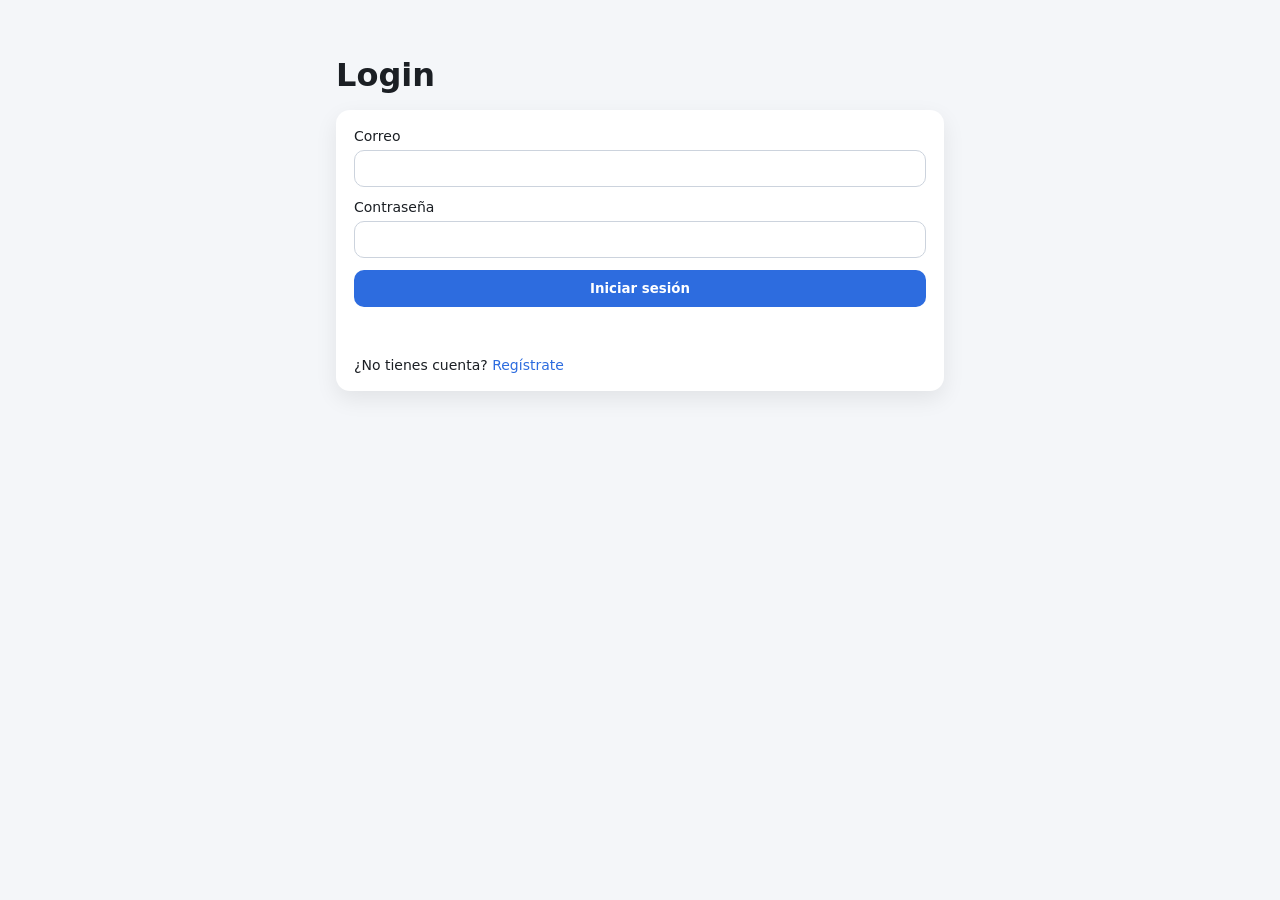
==== createVehicle.html @ 905c1df5 "Implementación frontend para CRUD de vehículos y marcar como vendido, con cambios en index.html, ind" ====
<!doctype html>
<html lang="es">
<head>
  <meta charset="utf-8" />
  <meta name="viewport" content="width=device-width, initial-scale=1" />
  <title>TicoAutos | Publicar vehículo</title>
  <link rel="stylesheet" href="./css/styles.css" />
  <link rel="stylesheet" href="./css/vehicleForms.css" />
</head>
<body>
  <main class="page-wrapper">
    <section class="vehicle-form-card">
      <h1>Publicar vehículo</h1>
      <p class="subtitle">Completa la información del vehículo.</p>

      <form id="vehicleForm" class="vehicle-form">
        <div class="vehicle-form-grid">
          <label>
            Marca
            <input type="text" id="brand" required />
          </label>

          <label>
            Modelo
            <input type="text" id="model" required />
          </label>
        </div>

        <div class="vehicle-form-grid">
          <label>
            Año
            <input type="number" id="year" required />
          </label>

          <label>
            Precio
            <input type="number" id="price" required />
          </label>
        </div>

        <label>
          Color
          <input type="text" id="color" required />
        </label>

        <p id="msg" class="form-message"></p>

        <div class="form-actions">
          <button type="submit" class="btn-primary">Subir vehículo</button>
          <button type="button" class="btn-secondary" onclick="window.location.href='./index.html'">Volver</button>
        </div>
      </form>
    </section>
  </main>

  <script src="./js/createVehicle.js"></script>
</body>
</html>
---- css/styles.css ----
* { box-sizing: border-box; font-family: system-ui, Arial, sans-serif; }
body { margin: 0; background: #f4f6f9; color: #1b1f24; }

.container { max-width: 640px; margin: 40px auto; padding: 16px; }
h1 { margin: 0 0 16px; }

.card {
  background: #fff;
  padding: 18px;
  border-radius: 14px;
  box-shadow: 0 8px 22px rgba(0,0,0,0.08);
  display: grid;
  gap: 12px;
}

label { display: grid; gap: 6px; font-size: 14px; }

input {
  padding: 10px 12px;
  border: 1px solid #ccd3dd;
  border-radius: 10px;
  outline: none;
}

input:focus { border-color: #7aa7ff; }

button {
  padding: 11px 12px;
  border: none;
  border-radius: 10px;
  cursor: pointer;
  background: #2d6cdf;
  color: #fff;
  font-weight: 600;
}

button:disabled { opacity: 0.7; cursor: not-allowed; }

.msg { margin: 0; min-height: 20px; font-size: 14px; }
.msg.ok { color: #137333; }
.msg.err { color: #b00020; }

.hint { margin: 6px 0 0; font-size: 14px; }
.hint a { color: #2d6cdf; text-decoration: none; }
.hint a:hover { text-decoration: underline; }

.grid-2 {
  display: grid;
  grid-template-columns: 1fr 1fr;
  gap: 12px;
}

@media (max-width: 560px) {
  .grid-2 { grid-template-columns: 1fr; }
}


.topbar {
  display: flex;
  justify-content: flex-end;
  padding: 10px 20px;
  background: #ffffff;
  box-shadow: 0 2px 8px rgba(0,0,0,0.05);
}

.topbar button {
  background: #d9534f;
  color: white;
  border: none;
  padding: 8px 12px;
  border-radius: 8px;
  cursor: pointer;
}

.vehicle-grid {
  display: grid;
  grid-template-columns: repeat(auto-fill, minmax(250px, 1fr));
  gap: 16px;
}

.vehicle-card {
  background: white;
  border-radius: 12px;
  padding: 16px;
  box-shadow: 0 6px 14px rgba(0,0,0,0.08);
}

.vehicle-card h3 {
  margin: 0 0 8px;
}

.vehicle-actions {
  display: flex;
  gap: 6px;
  margin-top: 10px;
}
---- css/vehicleForms.css ----
body {
  margin: 0;
  background: linear-gradient(135deg, #f4f6f9, #e9eef7);
  color: #1b1f24;
  font-family: system-ui, Arial, sans-serif;
}

.page-wrapper {
  min-height: 100vh;
  display: flex;
  align-items: center;
  justify-content: center;
  padding: 24px;
}

.vehicle-form-card {
  width: 100%;
  max-width: 720px;
  background: #ffffff;
  border-radius: 18px;
  box-shadow: 0 12px 30px rgba(0, 0, 0, 0.10);
  padding: 28px;
}

.vehicle-form-card h1 {
  margin: 0 0 8px;
  font-size: 28px;
}

.vehicle-form-card .subtitle {
  margin: 0 0 20px;
  color: #5f6b7a;
  font-size: 15px;
}

.vehicle-form {
  display: grid;
  gap: 14px;
}

.vehicle-form-grid {
  display: grid;
  grid-template-columns: 1fr 1fr;
  gap: 14px;
}

.vehicle-form label {
  display: grid;
  gap: 6px;
  font-size: 14px;
  font-weight: 500;
}

.vehicle-form input {
  padding: 12px 14px;
  border: 1px solid #ccd3dd;
  border-radius: 12px;
  outline: none;
  font-size: 14px;
  background: #fff;
}

.vehicle-form input:focus {
  border-color: #2d6cdf;
  box-shadow: 0 0 0 3px rgba(45, 108, 223, 0.12);
}

.form-actions {
  display: flex;
  gap: 10px;
  flex-wrap: wrap;
  margin-top: 8px;
}

.btn-primary,
.btn-secondary {
  border: none;
  border-radius: 12px;
  padding: 12px 16px;
  cursor: pointer;
  font-weight: 600;
  font-size: 14px;
}

.btn-primary {
  background: #2d6cdf;
  color: white;
}

.btn-primary:hover {
  background: #2459b7;
}

.btn-secondary {
  background: #e4e9f2;
  color: #1b1f24;
}

.btn-secondary:hover {
  background: #d8deea;
}

.form-message {
  min-height: 20px;
  margin: 0;
  font-size: 14px;
}

.form-message.ok {
  color: #137333;
}

.form-message.err {
  color: #b00020;
}

@media (max-width: 600px) {
  .vehicle-form-grid {
    grid-template-columns: 1fr;
  }

  .vehicle-form-card {
    padding: 20px;
  }
}
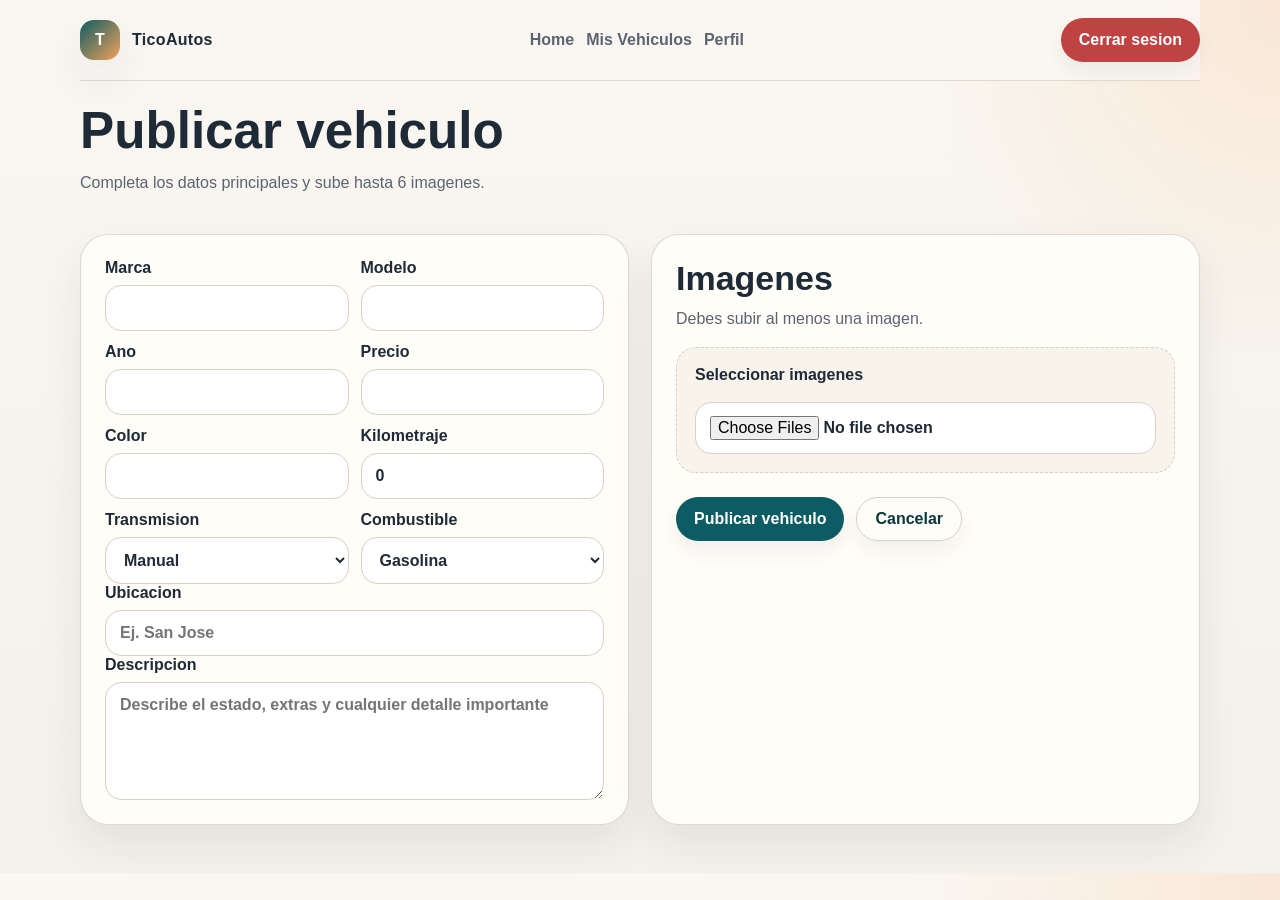
==== commit 46f5c77c: "Merge branch 'main' into nayely" ====
--- a/createVehicle.html
+++ b/createVehicle.html
@@ -3,56 +3,115 @@
 <head>
   <meta charset="utf-8" />
   <meta name="viewport" content="width=device-width, initial-scale=1" />
-  <title>TicoAutos | Publicar vehículo</title>
+  <title>TicoAutos | Publicar vehiculo</title>
   <link rel="stylesheet" href="./css/styles.css" />
-  <link rel="stylesheet" href="./css/vehicleForms.css" />
 </head>
 <body>
-  <main class="page-wrapper">
-    <section class="vehicle-form-card">
-      <h1>Publicar vehículo</h1>
-      <p class="subtitle">Completa la información del vehículo.</p>
+  <header class="site-header shell">
+    <nav class="nav">
+      <a class="brand" href="./index.html">
+        <span class="brand-mark">T</span>
+        <span>TicoAutos</span>
+      </a>
 
-      <form id="vehicleForm" class="vehicle-form">
-        <div class="vehicle-form-grid">
+      <div class="nav-links">
+        <a class="nav-link" href="./index.html">Home</a>
+        <a class="nav-link" href="./myVehicles.html">Mis Vehiculos</a>
+        <a class="nav-link" href="./profile.html">Perfil</a>
+      </div>
+
+      <div class="nav-actions">
+        <button class="btn btn-danger" type="button" data-logout>Cerrar sesion</button>
+      </div>
+    </nav>
+  </header>
+
+  <main class="shell section">
+    <div class="section-head">
+      <div>
+        <h1>Publicar vehiculo</h1>
+        <p class="page-subtitle">Completa los datos principales y sube hasta 6 imagenes.</p>
+      </div>
+    </div>
+
+    <form class="editor-grid" id="vehicleForm">
+      <section class="form-card">
+        <div class="field-grid">
           <label>
             Marca
-            <input type="text" id="brand" required />
+            <input type="text" name="brand" required />
           </label>
-
           <label>
             Modelo
-            <input type="text" id="model" required />
+            <input type="text" name="model" required />
           </label>
-        </div>
-
-        <div class="vehicle-form-grid">
           <label>
-            Año
-            <input type="number" id="year" required />
+            Ano
+            <input type="number" name="year" min="1900" max="2100" required />
           </label>
-
           <label>
             Precio
-            <input type="number" id="price" required />
+            <input type="number" name="price" min="1" required />
+          </label>
+          <label>
+            Color
+            <input type="text" name="color" required />
+          </label>
+          <label>
+            Kilometraje
+            <input type="number" name="mileage" min="0" value="0" />
+          </label>
+          <label>
+            Transmision
+            <select name="transmission">
+              <option value="manual">Manual</option>
+              <option value="automatica">Automatica</option>
+              <option value="cvt">CVT</option>
+            </select>
+          </label>
+          <label>
+            Combustible
+            <select name="fuelType">
+              <option value="gasolina">Gasolina</option>
+              <option value="diesel">Diesel</option>
+              <option value="electrico">Electrico</option>
+              <option value="hibrido">Hibrido</option>
+            </select>
           </label>
         </div>
 
         <label>
-          Color
-          <input type="text" id="color" required />
+          Ubicacion
+          <input type="text" name="location" placeholder="Ej. San Jose" />
         </label>
 
-        <p id="msg" class="form-message"></p>
+        <label>
+          Descripcion
+          <textarea name="description" rows="5" placeholder="Describe el estado, extras y cualquier detalle importante"></textarea>
+        </label>
+      </section>
 
-        <div class="form-actions">
-          <button type="submit" class="btn-primary">Subir vehículo</button>
-          <button type="button" class="btn-secondary" onclick="window.location.href='./index.html'">Volver</button>
+      <aside class="form-card">
+        <h2>Imagenes</h2>
+        <p class="page-subtitle">Debes subir al menos una imagen.</p>
+
+        <label class="file-field">
+          Seleccionar imagenes
+          <input type="file" name="images" accept="image/png,image/jpeg,image/webp" multiple required />
+        </label>
+
+        <p class="msg" id="vehicleMsg" aria-live="polite"></p>
+
+        <div class="inline-actions">
+          <button class="btn btn-primary" type="submit" id="vehicleSubmit">Publicar vehiculo</button>
+          <a class="btn btn-outline" href="./myVehicles.html">Cancelar</a>
         </div>
-      </form>
-    </section>
+      </aside>
+    </form>
   </main>
 
+  <script src="./js/app.js"></script>
   <script src="./js/createVehicle.js"></script>
 </body>
-</html>+</html>
+
--- a/css/styles.css
+++ b/css/styles.css
@@ -1,96 +1,851 @@
-* { box-sizing: border-box; font-family: system-ui, Arial, sans-serif; }
-body { margin: 0; background: #f4f6f9; color: #1b1f24; }
-
-.container { max-width: 640px; margin: 40px auto; padding: 16px; }
-h1 { margin: 0 0 16px; }
-
+:root {
+  color-scheme: light;
+  --bg: #f4f1ea;
+  --surface: #fffdf8;
+  --surface-alt: #f8f4ec;
+  --text: #1f2a37;
+  --muted: #5b6470;
+  --line: #d8d0c4;
+  --primary: #0d5c63;
+  --primary-strong: #07393c;
+  --accent: #f4a259;
+  --danger: #bf4342;
+  --success: #1f7a4c;
+  --shadow: 0 18px 40px rgba(31, 42, 55, 0.08);
+}
+
+* {
+  box-sizing: border-box;
+}
+
+html {
+  scroll-behavior: smooth;
+}
+
+body {
+  margin: 0;
+  font-family: "Segoe UI", Tahoma, Geneva, Verdana, sans-serif;
+  background:
+    radial-gradient(circle at top right, rgba(244, 162, 89, 0.18), transparent 24%),
+    linear-gradient(180deg, #faf7f2 0%, var(--bg) 100%);
+  color: var(--text);
+}
+
+a {
+  color: inherit;
+  text-decoration: none;
+}
+
+img {
+  display: block;
+  max-width: 100%;
+}
+
+button,
+input,
+select,
+textarea {
+  font: inherit;
+}
+
+button,
+.btn {
+  border: none;
+  border-radius: 999px;
+  cursor: pointer;
+  transition: transform 0.18s ease, box-shadow 0.18s ease, background-color 0.18s ease;
+}
+
+button:hover,
+.btn:hover {
+  transform: translateY(-1px);
+}
+
+button:disabled,
+.btn:disabled {
+  opacity: 0.7;
+  cursor: not-allowed;
+  transform: none;
+}
+
+.shell,
+.container {
+  width: min(1120px, calc(100% - 32px));
+  margin: 0 auto;
+}
+
+.section {
+  padding: 24px 0 48px;
+}
+
+.site-header {
+  position: sticky;
+  top: 0;
+  z-index: 10;
+  padding: 18px 0;
+  backdrop-filter: blur(12px);
+  background: rgba(250, 247, 242, 0.88);
+  border-bottom: 1px solid rgba(216, 208, 196, 0.75);
+}
+
+.nav {
+  display: flex;
+  align-items: center;
+  justify-content: space-between;
+  gap: 20px;
+}
+
+.brand {
+  display: inline-flex;
+  align-items: center;
+  gap: 12px;
+  font-weight: 800;
+  letter-spacing: 0.02em;
+}
+
+.brand-mark {
+  display: inline-grid;
+  place-items: center;
+  width: 40px;
+  height: 40px;
+  border-radius: 14px;
+  background: linear-gradient(135deg, var(--primary), var(--accent));
+  color: white;
+  box-shadow: var(--shadow);
+}
+
+.nav-links,
+.nav-actions,
+.inline-actions {
+  display: flex;
+  align-items: center;
+  gap: 12px;
+  flex-wrap: wrap;
+}
+
+.nav-link {
+  color: var(--muted);
+  font-weight: 600;
+}
+
+.nav-link:hover {
+  color: var(--primary-strong);
+}
+
+.user-chip {
+  padding: 10px 14px;
+  border-radius: 999px;
+  background: var(--surface);
+  border: 1px solid var(--line);
+  color: var(--muted);
+  font-size: 14px;
+}
+
+.btn {
+  display: inline-flex;
+  align-items: center;
+  justify-content: center;
+  min-height: 44px;
+  padding: 0 18px;
+  font-weight: 700;
+  box-shadow: 0 10px 20px rgba(31, 42, 55, 0.06);
+}
+
+.btn-primary,
+button,
+#btnLogin,
+#btnRegister {
+  background: var(--primary);
+  color: white;
+}
+
+.btn-outline {
+  background: transparent;
+  color: var(--primary-strong);
+  border: 1px solid var(--line);
+}
+
+.btn-danger {
+  background: var(--danger);
+  color: white;
+}
+
+.btn-muted {
+  background: var(--surface-alt);
+  color: var(--text);
+  border: 1px solid var(--line);
+}
+
+.hero {
+  display: grid;
+  grid-template-columns: 1.5fr 1fr;
+  gap: 28px;
+  align-items: stretch;
+  padding: 38px 0 28px;
+}
+
+.hero-copy,
+.hero-card,
+.filter-card,
+.vehicle-card,
+.profile-card,
+.stats-card,
+.detail-panel,
+.form-card,
 .card {
+  background: var(--surface);
+  border: 1px solid rgba(216, 208, 196, 0.8);
+  border-radius: 28px;
+  box-shadow: var(--shadow);
+}
+
+.hero-copy {
+  padding: 34px;
+}
+
+.hero-card {
+  padding: 28px;
+  background:
+    linear-gradient(145deg, rgba(13, 92, 99, 0.96), rgba(7, 57, 60, 0.92)),
+    var(--surface);
+  color: white;
+}
+
+.hero-card strong {
+  display: block;
+  margin: 8px 0 12px;
+  font-size: 28px;
+  line-height: 1.1;
+}
+
+.hero-stat-label,
+.eyebrow {
+  display: inline-flex;
+  align-items: center;
+  gap: 8px;
+  margin-bottom: 12px;
+  color: var(--accent);
+  text-transform: uppercase;
+  letter-spacing: 0.1em;
+  font-size: 12px;
+  font-weight: 800;
+}
+
+h1,
+h2,
+h3,
+p {
+  margin-top: 0;
+}
+
+h1 {
+  margin-bottom: 14px;
+  font-size: clamp(34px, 4vw, 56px);
+  line-height: 1;
+}
+
+h2 {
+  margin-bottom: 8px;
+  font-size: clamp(24px, 3vw, 34px);
+}
+
+h3 {
+  margin-bottom: 6px;
+  font-size: 22px;
+}
+
+.page-subtitle,
+.muted,
+.hero-card p,
+.vehicle-description,
+.vehicle-owner {
+  color: var(--muted);
+  line-height: 1.6;
+}
+
+.vehicle-owner,
+.vehicle-description {
+  margin: 0;
+  font-size: 13px;
+}
+
+.hero-card p {
+  color: rgba(255, 255, 255, 0.84);
+}
+
+.section-head {
+  display: flex;
+  align-items: center;
+  justify-content: space-between;
+  gap: 18px;
+  margin-bottom: 22px;
+}
+
+.filter-card {
+  display: grid;
+  grid-template-columns: repeat(4, minmax(0, 1fr));
+  gap: 14px;
+  padding: 20px;
+  margin-bottom: 24px;
+}
+
+label {
+  display: grid;
+  gap: 8px;
+  font-weight: 600;
+  color: var(--text);
+}
+
+input,
+select,
+textarea {
+  width: 100%;
+  border: 1px solid var(--line);
+  border-radius: 16px;
   background: #fff;
+  padding: 13px 14px;
+  color: var(--text);
+  outline: none;
+}
+
+input:focus,
+select:focus,
+textarea:focus {
+  border-color: var(--primary);
+  box-shadow: 0 0 0 3px rgba(13, 92, 99, 0.12);
+}
+
+textarea {
+  resize: vertical;
+}
+
+.vehicle-grid {
+  display: grid;
+  grid-template-columns: repeat(3, minmax(0, 1fr));
+  gap: 20px;
+}
+
+.catalog-grid {
+  display: grid;
+  grid-template-columns: repeat(auto-fill, minmax(260px, 1fr));
+  gap: 18px;
+}
+
+.vehicle-card {
+  overflow: hidden;
+  border-radius: 20px;
+}
+
+.vehicle-card-media {
+  position: relative;
+  aspect-ratio: 16 / 9;
+  background: linear-gradient(180deg, #122433 0%, #314250 100%);
+}
+
+.vehicle-card-media img {
+  width: 100%;
+  height: 100%;
+  object-fit: cover;
+}
+
+.vehicle-card-body {
+  display: grid;
+  gap: 12px;
+  padding: 16px;
+}
+
+.vehicle-card-top {
+  display: flex;
+  justify-content: space-between;
+  gap: 10px;
+  align-items: flex-start;
+}
+
+.vehicle-kicker {
+  margin-bottom: 4px;
+  color: #9a5a2c;
+  font-size: 11px;
+  font-weight: 800;
+  text-transform: uppercase;
+  letter-spacing: 0.08em;
+}
+
+.vehicle-card-top h3 {
+  margin: 0;
+  font-size: 21px;
+}
+
+.vehicle-card-top strong {
+  white-space: nowrap;
+  font-size: 15px;
+  color: var(--primary-strong);
+}
+
+.vehicle-meta,
+.vehicle-card-actions,
+.vehicle-admin-actions,
+.spec-grid,
+.stats-grid,
+.field-grid {
+  display: grid;
+  gap: 12px;
+}
+
+.vehicle-meta-pills {
+  display: flex;
+  gap: 8px;
+  flex-wrap: wrap;
+}
+
+.spec-item,
+.status-pill,
+.empty-state,
+.vehicle-pill {
+  border-radius: 18px;
+  background: var(--surface-alt);
+  border: 1px solid rgba(216, 208, 196, 0.85);
+}
+
+.spec-item,
+.status-pill,
+.vehicle-pill {
+  padding: 12px 14px;
+  font-size: 14px;
+}
+
+.vehicle-pill {
+  padding: 8px 12px;
+  border-radius: 999px;
+  color: #707884;
+  font-size: 12px;
+  line-height: 1;
+}
+
+.vehicle-card-actions {
+  grid-template-columns: 1fr;
+}
+
+.vehicle-admin-actions {
+  grid-template-columns: repeat(2, minmax(0, 1fr));
+}
+
+.vehicle-badge,
+.status-pill {
+  display: inline-flex;
+  align-items: center;
+  justify-content: center;
+  font-weight: 800;
+}
+
+.vehicle-badge {
+  position: absolute;
+  top: 12px;
+  left: 12px;
+  padding: 7px 12px;
+  border-radius: 999px;
+  background: #1f7a4c;
+  color: white;
+  font-size: 11px;
+  box-shadow: none;
+}
+
+.vehicle-badge.sold,
+.status-pill.sold {
+  background: #bf4342;
+  color: white;
+}
+
+.status-pill.available {
+  background: rgba(31, 122, 76, 0.12);
+  color: var(--success);
+}
+
+.empty-state {
+  padding: 28px;
+  color: var(--muted);
+}
+
+.vehicle-card .btn {
+  min-height: 38px;
+  padding: 0 14px;
+  font-size: 13px;
+  box-shadow: none;
+}
+
+.vehicle-card .btn-outline {
+  background: white;
+}
+
+.vehicle-card .btn-danger {
+  justify-self: start;
+}
+
+.catalog-card {
+  overflow: hidden;
+  border-radius: 18px;
+  background: #d6d6d6;
+  border: 1px solid #c7c7c7;
+  box-shadow: 0 8px 24px rgba(31, 42, 55, 0.14);
+}
+
+.catalog-card-media {
+  position: relative;
+  display: block;
+  aspect-ratio: 16 / 10;
+  background: linear-gradient(180deg, #13283a 0%, #1f3342 100%);
+}
+
+.catalog-card-media img {
+  width: 100%;
+  height: 100%;
+  object-fit: contain;
+  padding: 14px;
+}
+
+.catalog-status {
+  position: absolute;
+  top: 10px;
+  left: 10px;
+  display: inline-flex;
+  align-items: center;
+  justify-content: center;
+  min-height: 22px;
+  padding: 0 10px;
+  border-radius: 999px;
+  font-size: 11px;
+  font-weight: 800;
+  color: #fff;
+}
+
+.catalog-status.available {
+  background: #1f7a4c;
+}
+
+.catalog-status.sold {
+  background: #bf4342;
+}
+
+.catalog-card-body {
+  display: grid;
+  gap: 10px;
+  padding: 12px;
+}
+
+.catalog-card-head {
+  display: flex;
+  justify-content: space-between;
+  align-items: flex-start;
+  gap: 10px;
+}
+
+.catalog-card-head h3 {
+  margin: 0;
+  font-size: 22px;
+  line-height: 1.1;
+}
+
+.catalog-card-head strong {
+  white-space: nowrap;
+  font-size: 13px;
+  color: #1f2a37;
+  padding-top: 12px;
+}
+
+.catalog-brand {
+  margin: 0 0 4px;
+  color: #8f5b2d;
+  font-size: 11px;
+  font-weight: 800;
+  text-transform: uppercase;
+}
+
+.catalog-specs {
+  display: flex;
+  flex-wrap: wrap;
+  gap: 6px;
+}
+
+.catalog-chip {
+  display: inline-flex;
+  align-items: center;
+  min-height: 24px;
+  padding: 0 10px;
+  border-radius: 999px;
+  background: #c7c9ce;
+  color: #6c7480;
+  font-size: 11px;
+}
+
+.catalog-description {
+  min-height: 34px;
+  margin: 0;
+  color: #626b77;
+  font-size: 12px;
+  line-height: 1.4;
+}
+
+.catalog-detail-action,
+.catalog-buyer-actions,
+.catalog-danger-row {
+  display: grid;
+}
+
+.catalog-owner-actions {
+  display: grid;
+  grid-template-columns: repeat(2, minmax(0, 1fr));
+  gap: 8px;
+}
+
+.catalog-card .btn {
+  min-height: 34px;
+  padding: 0 12px;
+  border-radius: 999px;
+  font-size: 12px;
+  box-shadow: none;
+}
+
+.catalog-card .btn-outline {
+  background: #dedede;
+  color: #1f2a37;
+  border: 1px solid #bcbcbc;
+  justify-self: start;
+}
+
+.catalog-card .btn-primary {
+  background: #d59155;
+  color: #2a1f16;
+}
+
+.catalog-card .btn-muted {
+  background: #d3d3d3;
+  color: #2f3640;
+  border: 1px solid #bfbfbf;
+}
+
+.catalog-card .btn-danger {
+  background: transparent;
+  color: #bf4342;
+  border: none;
+  padding-left: 2px;
+  justify-self: start;
+}
+
+.detail-layout,
+.profile-grid,
+.editor-grid {
+  display: grid;
+  grid-template-columns: repeat(2, minmax(0, 1fr));
+  gap: 22px;
+}
+
+.detail-panel,
+.profile-card,
+.stats-card,
+.form-card {
+  padding: 24px;
+}
+
+.gallery {
+  display: grid;
+  gap: 14px;
+}
+
+.gallery-main {
+  overflow: hidden;
+  border-radius: 22px;
+  aspect-ratio: 16 / 10;
+  background: var(--surface-alt);
+}
+
+.gallery-main img {
+  width: 100%;
+  height: 100%;
+  object-fit: cover;
+}
+
+.gallery-thumbs {
+  display: grid;
+  grid-template-columns: repeat(auto-fit, minmax(90px, 1fr));
+  gap: 10px;
+}
+
+.gallery-thumb {
+  overflow: hidden;
+  padding: 0;
+  border-radius: 16px;
+  border: 1px solid var(--line);
+  background: white;
+}
+
+.gallery-thumb img {
+  width: 100%;
+  height: 90px;
+  object-fit: cover;
+}
+
+.detail-price {
+  margin: 18px 0;
+  font-size: clamp(26px, 3vw, 40px);
+  font-weight: 800;
+  color: var(--primary-strong);
+}
+
+.spec-grid,
+.stats-grid,
+.field-grid {
+  grid-template-columns: repeat(2, minmax(0, 1fr));
+}
+
+.spec-item span {
+  display: block;
+  margin-bottom: 8px;
+  color: var(--muted);
+  font-size: 13px;
+}
+
+.profile-card h2 {
+  margin-bottom: 4px;
+}
+
+.file-field {
   padding: 18px;
-  border-radius: 14px;
-  box-shadow: 0 8px 22px rgba(0,0,0,0.08);
-  display: grid;
+  border: 1px dashed var(--line);
+  border-radius: 20px;
+  background: var(--surface-alt);
+}
+
+.file-field input {
+  margin-top: 10px;
+  background: white;
+}
+
+.image-preview-list {
+  display: grid;
+  grid-template-columns: repeat(2, minmax(0, 1fr));
+  gap: 14px;
+  margin-bottom: 18px;
+}
+
+.image-check {
+  display: grid;
+  gap: 10px;
+  padding: 14px;
+  border: 1px solid var(--line);
+  border-radius: 20px;
+  background: var(--surface-alt);
+}
+
+.image-check img {
+  width: 100%;
+  height: 140px;
+  object-fit: cover;
+  border-radius: 16px;
+}
+
+.image-check input {
+  width: auto;
+  margin: 0;
+}
+
+.msg {
+  min-height: 24px;
+  margin: 0;
+  font-size: 14px;
+  font-weight: 700;
+}
+
+.msg.ok {
+  color: var(--success);
+}
+
+.msg.err {
+  color: var(--danger);
+}
+
+.hint {
+  margin: 0;
+  color: var(--muted);
+}
+
+.hint a {
+  color: var(--primary);
+  font-weight: 700;
+}
+
+.container {
+  max-width: 640px;
+  padding: 48px 0;
+}
+
+.card {
+  padding: 24px;
+  display: grid;
+  gap: 14px;
+}
+
+.grid-2 {
+  display: grid;
+  grid-template-columns: repeat(2, minmax(0, 1fr));
   gap: 12px;
 }
-
-label { display: grid; gap: 6px; font-size: 14px; }
-
-input {
-  padding: 10px 12px;
-  border: 1px solid #ccd3dd;
-  border-radius: 10px;
-  outline: none;
-}
-
-input:focus { border-color: #7aa7ff; }
-
-button {
-  padding: 11px 12px;
-  border: none;
-  border-radius: 10px;
-  cursor: pointer;
-  background: #2d6cdf;
-  color: #fff;
-  font-weight: 600;
-}
-
-button:disabled { opacity: 0.7; cursor: not-allowed; }
-
-.msg { margin: 0; min-height: 20px; font-size: 14px; }
-.msg.ok { color: #137333; }
-.msg.err { color: #b00020; }
-
-.hint { margin: 6px 0 0; font-size: 14px; }
-.hint a { color: #2d6cdf; text-decoration: none; }
-.hint a:hover { text-decoration: underline; }
-
-.grid-2 {
-  display: grid;
-  grid-template-columns: 1fr 1fr;
-  gap: 12px;
-}
-
-@media (max-width: 560px) {
-  .grid-2 { grid-template-columns: 1fr; }
-}
-
 
 .topbar {
   display: flex;
   justify-content: flex-end;
-  padding: 10px 20px;
-  background: #ffffff;
-  box-shadow: 0 2px 8px rgba(0,0,0,0.05);
-}
-
-.topbar button {
-  background: #d9534f;
-  color: white;
-  border: none;
-  padding: 8px 12px;
-  border-radius: 8px;
-  cursor: pointer;
-}
-
-.vehicle-grid {
-  display: grid;
-  grid-template-columns: repeat(auto-fill, minmax(250px, 1fr));
-  gap: 16px;
-}
-
-.vehicle-card {
-  background: white;
-  border-radius: 12px;
-  padding: 16px;
-  box-shadow: 0 6px 14px rgba(0,0,0,0.08);
-}
-
-.vehicle-card h3 {
-  margin: 0 0 8px;
-}
-
-.vehicle-actions {
-  display: flex;
-  gap: 6px;
-  margin-top: 10px;
-}+  padding: 16px 24px;
+}
+
+@media (max-width: 980px) {
+  .nav,
+  .section-head,
+  .hero,
+  .detail-layout,
+  .profile-grid,
+  .editor-grid {
+    grid-template-columns: 1fr;
+  }
+
+  .nav {
+    align-items: flex-start;
+  }
+
+  .filter-card,
+  .vehicle-grid {
+    grid-template-columns: repeat(2, minmax(0, 1fr));
+  }
+}
+
+@media (max-width: 720px) {
+  .shell,
+  .container {
+    width: min(100% - 24px, 1120px);
+  }
+
+  .site-header {
+    position: static;
+  }
+
+  .filter-card,
+  .vehicle-grid,
+  .field-grid,
+  .spec-grid,
+  .stats-grid,
+  .vehicle-meta,
+  .vehicle-admin-actions,
+  .vehicle-card-actions,
+  .image-preview-list,
+  .grid-2 {
+    grid-template-columns: 1fr;
+  }
+
+  .hero-copy,
+  .hero-card,
+  .detail-panel,
+  .profile-card,
+  .stats-card,
+  .form-card,
+  .card {
+    padding: 20px;
+    border-radius: 22px;
+  }
+}
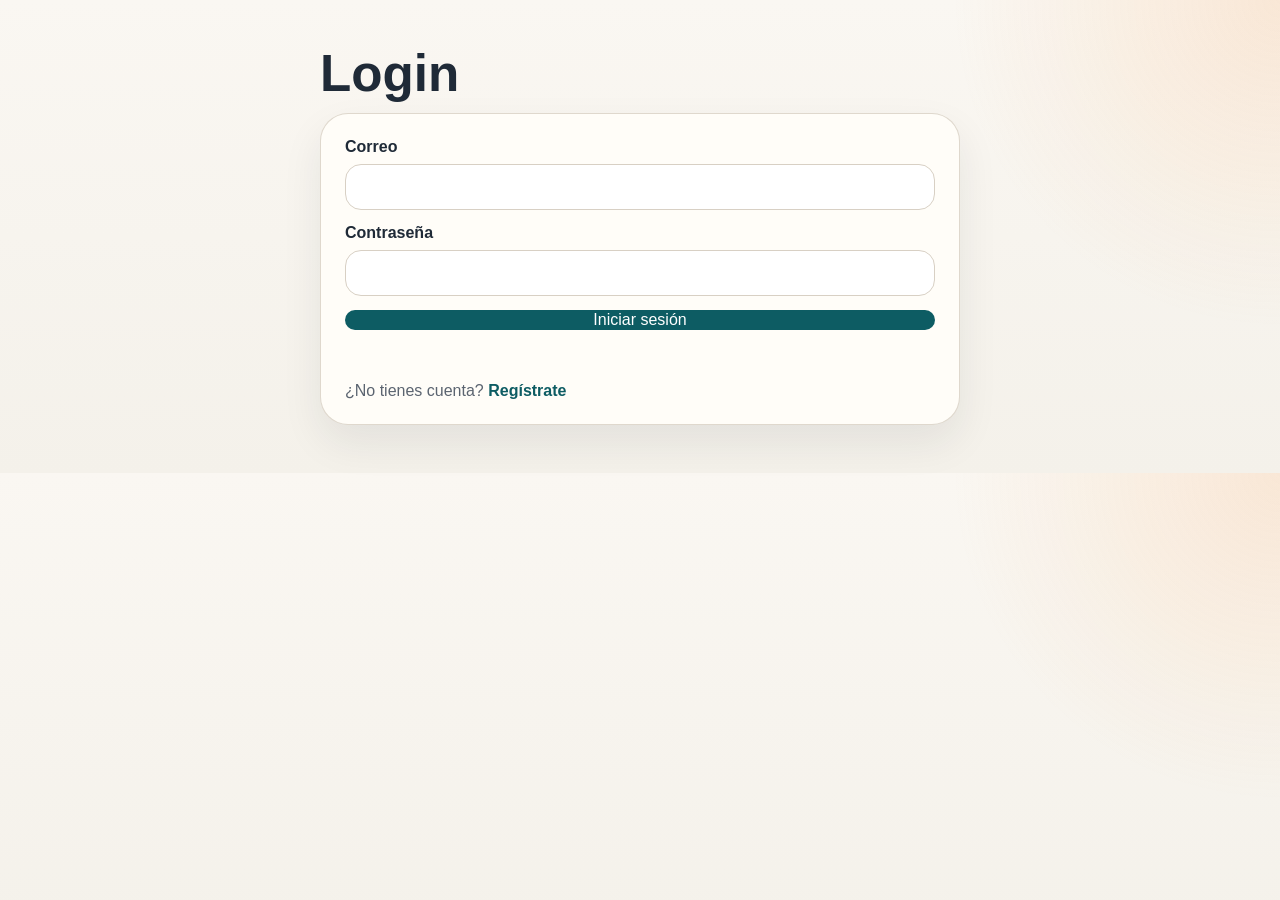
==== commit ee0c4803: "agregación de enlace a la sección de chats en el menú de navegación" ====
--- a/createVehicle.html
+++ b/createVehicle.html
@@ -18,6 +18,7 @@
         <a class="nav-link" href="./index.html">Home</a>
         <a class="nav-link" href="./myVehicles.html">Mis Vehiculos</a>
         <a class="nav-link" href="./profile.html">Perfil</a>
+        <a class="nav-link" href="./chats.html" data-auth="private">Chats</a>
       </div>
 
       <div class="nav-actions">
